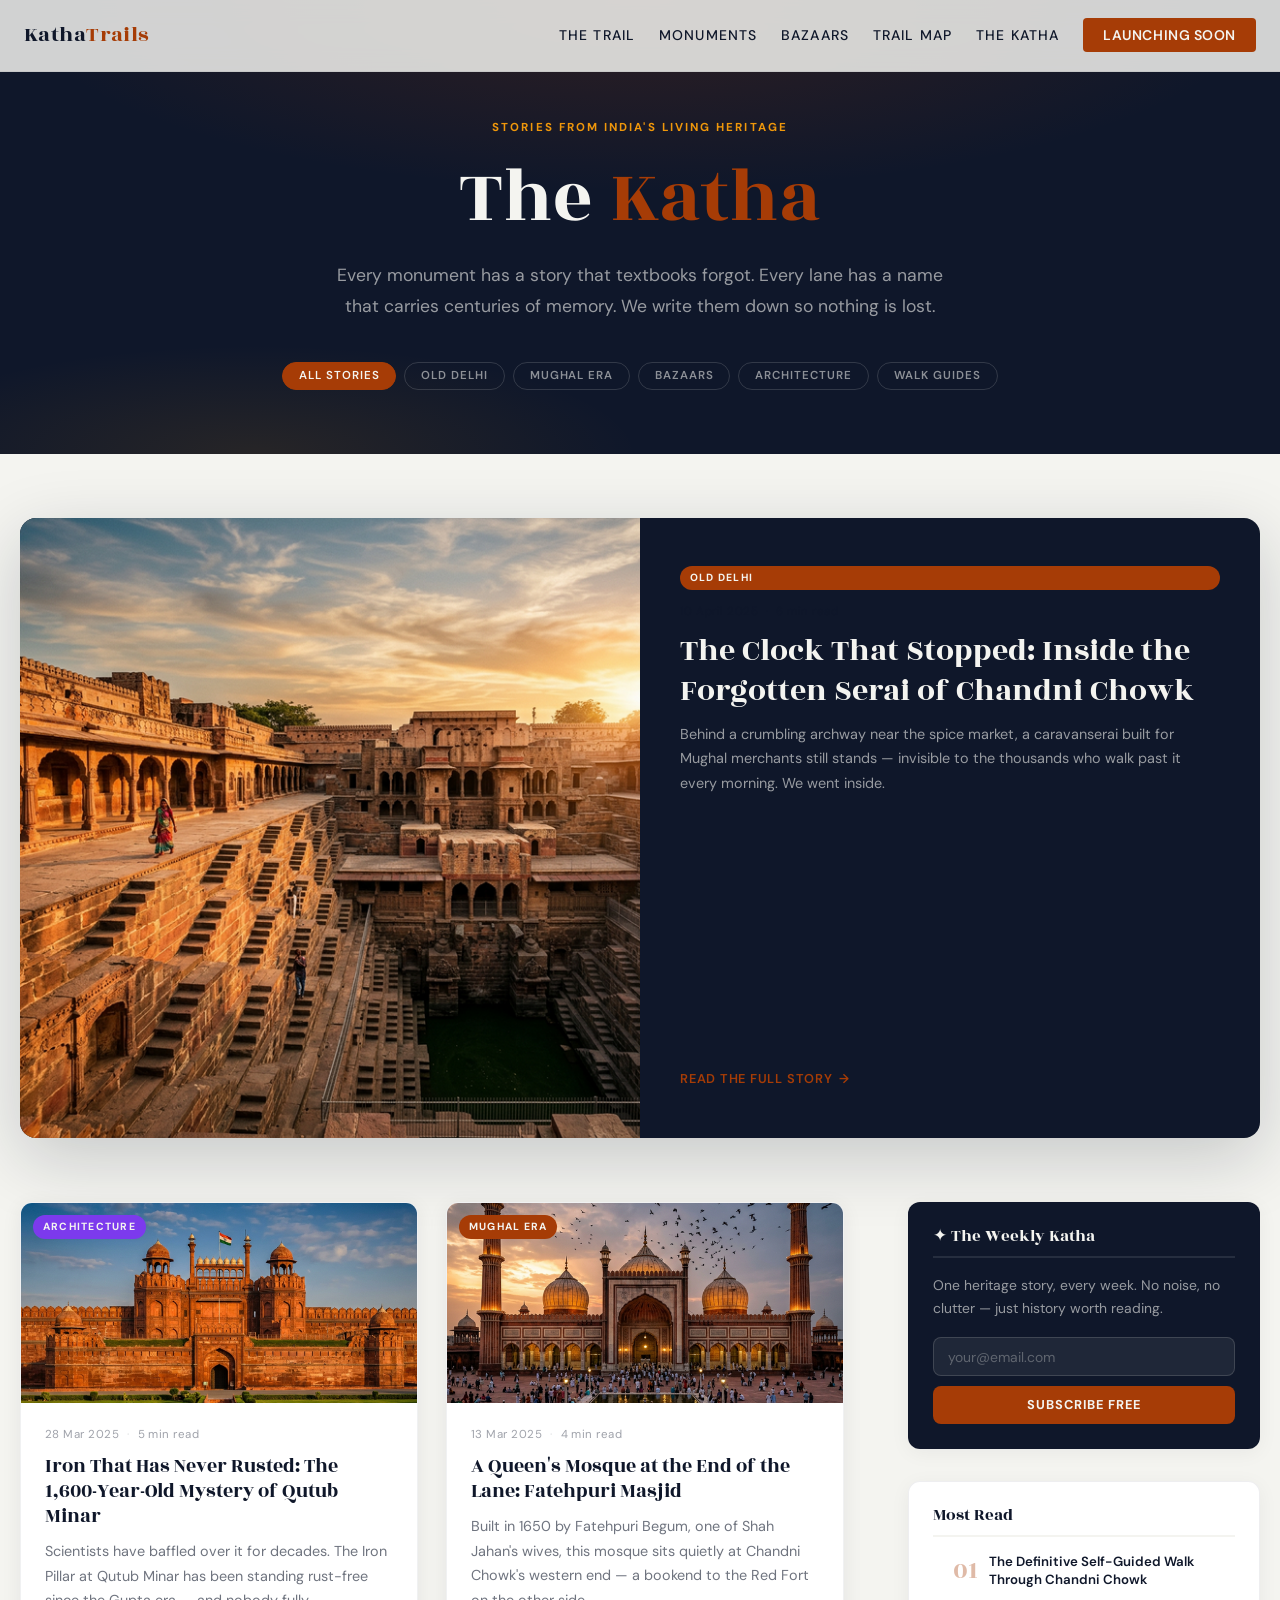
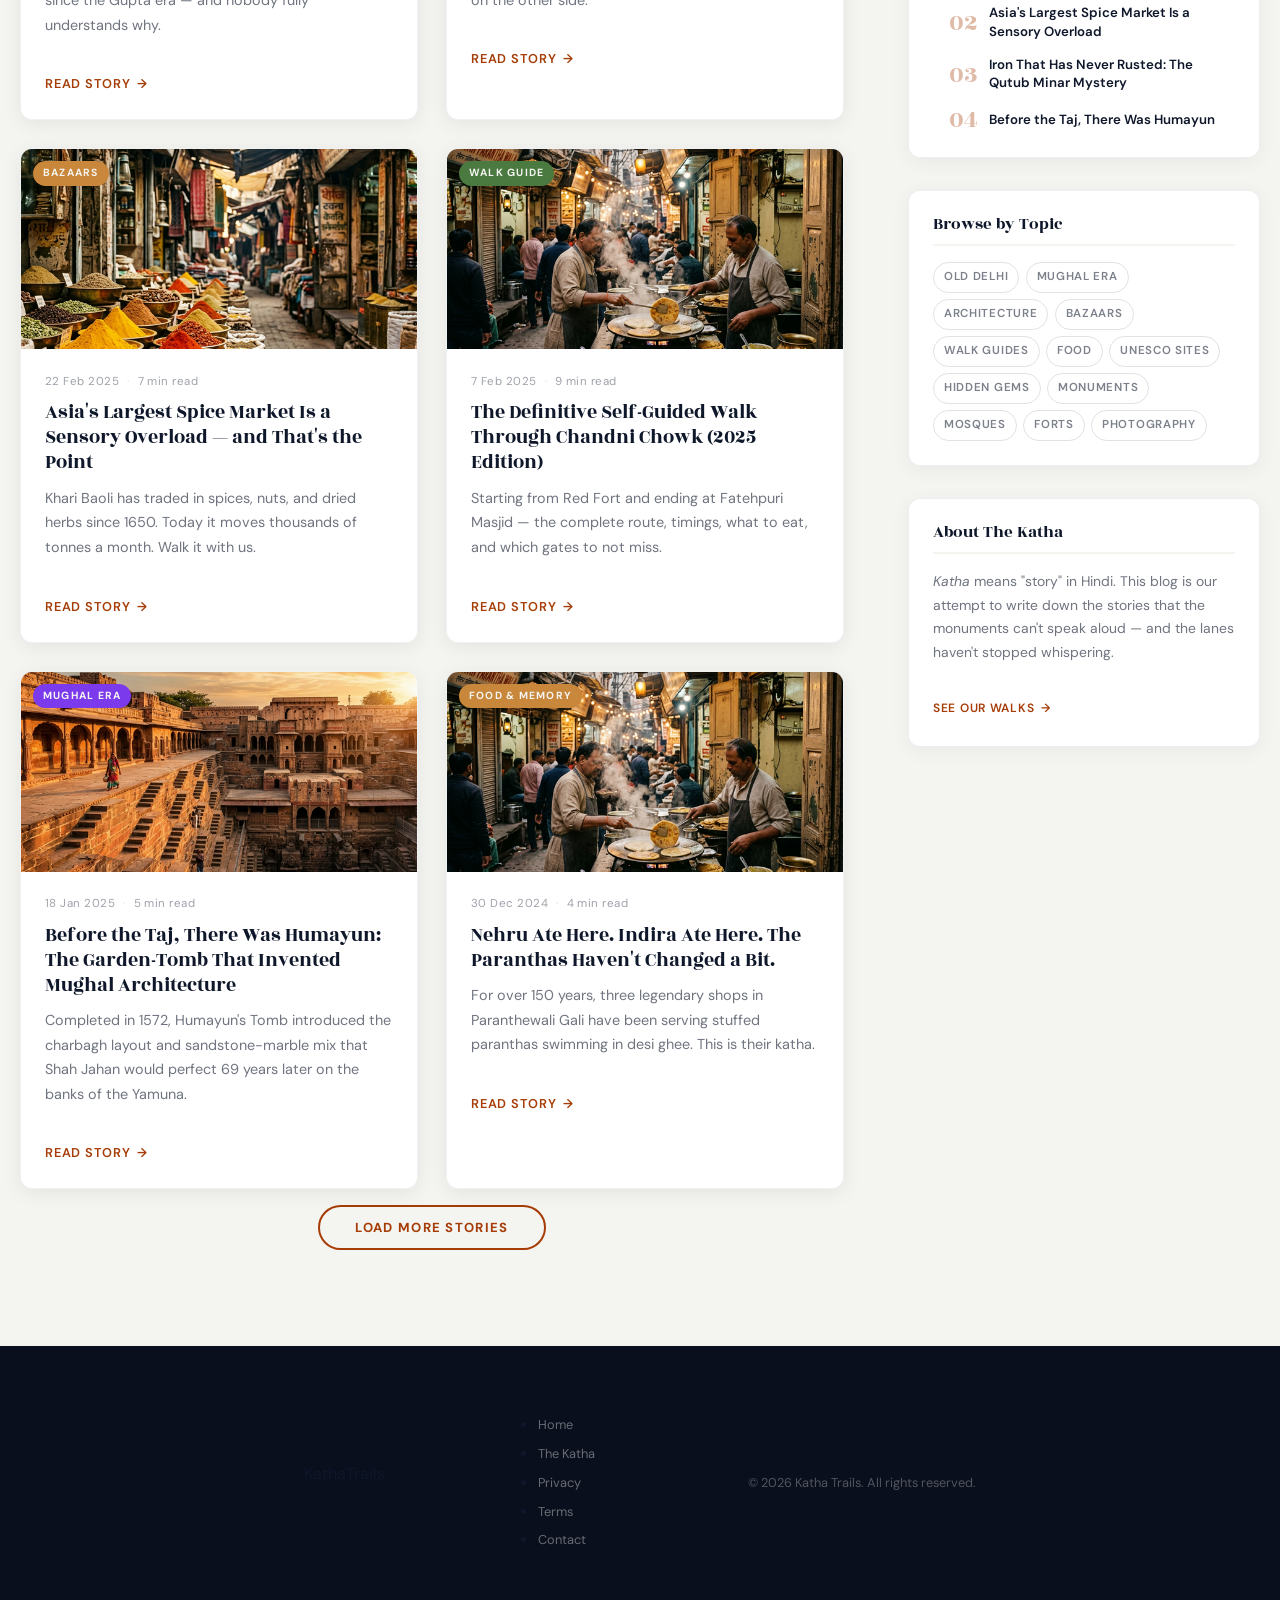
==== kathas.html @ c5d80e78 "Content Update on Monumnets & Bazaars" ====
<!DOCTYPE html>
<html lang="en">

<head>
  <!-- Google Tag Manager -->
  <script>(function (w, d, s, l, i) {
      w[l] = w[l] || []; w[l].push({
        'gtm.start':
          new Date().getTime(), event: 'gtm.js'
      }); var f = d.getElementsByTagName(s)[0],
        j = d.createElement(s), dl = l != 'dataLayer' ? '&l=' + l : ''; j.async = true; j.src =
          'https://www.googletagmanager.com/gtm.js?id=' + i + dl; f.parentNode.insertBefore(j, f);
    })(window, document, 'script', 'dataLayer', 'GTM-NX2XGQKV');</script>
  <!-- End Google Tag Manager -->

  <meta charset="UTF-8">
  <meta name="viewport" content="width=device-width, initial-scale=1.0">

  <!-- Primary SEO -->
  <title>The Katha — Stories from India's Heritage Streets | Katha Trails Blog</title>
  <meta name="description" content="Explore the living stories behind India's monuments, bazaars, and forgotten lanes. The Katha is Katha Trails' blog — a narrative archive of history, culture, and hidden urban memory.">
  <link rel="canonical" href="https://www.kathatrails.com/kathas.html">

  <!-- Open Graph / Social -->
  <meta property="og:type" content="website">
  <meta property="og:url" content="https://www.kathatrails.com/kathas.html">
  <meta property="og:title" content="The Katha — Stories from India's Heritage Streets | Katha Trails Blog">
  <meta property="og:description" content="Explore the living stories behind India's monuments, bazaars, and forgotten lanes. The Katha is Katha Trails' blog — a narrative archive of history, culture, and hidden urban memory.">
  <meta property="og:image" content="https://www.kathatrails.com/images/katha-hero.png">
  <meta property="og:site_name" content="Katha Trails">

  <!-- Twitter Card -->
  <meta name="twitter:card" content="summary_large_image">
  <meta name="twitter:title" content="The Katha — Stories from India's Heritage Streets">
  <meta name="twitter:description" content="A narrative archive of India's living heritage — monuments, bazaars, and the untold stories in between.">
  <meta name="twitter:image" content="https://www.kathatrails.com/images/katha-hero.png">

  <!-- Structured Data: Blog / ItemList -->
  <script type="application/ld+json">
  {
    "@context": "https://schema.org",
    "@type": "Blog",
    "name": "The Katha — Katha Trails Blog",
    "url": "https://www.kathatrails.com/kathas.html",
    "description": "Stories from India's heritage streets. A narrative archive of monuments, bazaars, and living urban memory.",
    "publisher": {
      "@type": "Organization",
      "name": "Katha Trails",
      "url": "https://www.kathatrails.com",
      "logo": {
        "@type": "ImageObject",
        "url": "https://www.kathatrails.com/images/katha-hero.png"
      }
    },
    "blogPost": [
      {
        "@type": "BlogPosting",
        "headline": "The Clock That Stopped: Inside Chandni Chowk's Sirhind Serai",
        "datePublished": "2025-04-10",
        "author": { "@type": "Organization", "name": "Katha Trails" },
        "description": "Behind a crumbling archway near the spice market lives a caravanserai that once hosted Mughal merchants and Punjabi pilgrims."
      },
      {
        "@type": "BlogPosting",
        "headline": "Iron That Has Never Rusted: The 1,600-Year-Old Mystery of Qutub Minar",
        "datePublished": "2025-03-28",
        "author": { "@type": "Organization", "name": "Katha Trails" },
        "description": "Scientists have studied it for decades. The Iron Pillar at Qutub Minar has been standing rust-free since the Gupta era."
      },
      {
        "@type": "BlogPosting",
        "headline": "A Queen's Mosque at the End of the Lane: Fatehpuri Masjid",
        "datePublished": "2025-03-13",
        "author": { "@type": "Organization", "name": "Katha Trails" },
        "description": "Built by Fatehpuri Begum in 1650, this mosque at the western terminus of Chandni Chowk carries four centuries of quiet devotion."
      }
    ]
  }
  </script>

  <!-- Breadcrumb Structured Data -->
  <script type="application/ld+json">
  {
    "@context": "https://schema.org",
    "@type": "BreadcrumbList",
    "itemListElement": [
      { "@type": "ListItem", "position": 1, "name": "Home", "item": "https://www.kathatrails.com/" },
      { "@type": "ListItem", "position": 2, "name": "The Katha", "item": "https://www.kathatrails.com/kathas.html" }
    ]
  }
  </script>

  <link rel="stylesheet" href="styles.css">
  <style>
    /* ============================================
       THE KATHA — Blog Page Styles
       ============================================ */

    /* ── Page Hero ── */
    .blog-hero {
      background: var(--night-sky);
      padding: 7rem var(--gutter) 4rem;
      text-align: center;
      position: relative;
      overflow: hidden;
    }

    .blog-hero::before {
      content: '';
      position: absolute;
      inset: 0;
      background:
        radial-gradient(ellipse 70% 60% at 50% 0%, rgba(166, 60, 6, 0.22) 0%, transparent 70%),
        radial-gradient(ellipse 50% 40% at 20% 100%, rgba(245, 158, 11, 0.10) 0%, transparent 60%);
      pointer-events: none;
    }

    .blog-hero-eyebrow {
      display: inline-block;
      font-size: 0.72rem;
      font-weight: 700;
      letter-spacing: 0.18em;
      text-transform: uppercase;
      color: var(--highlight);
      margin-bottom: 1.1rem;
    }

    .blog-hero h1 {
      font-family: var(--font-heading);
      font-size: clamp(2.8rem, 6vw, 5rem);
      color: var(--moonlight);
      line-height: 1.1;
      margin-bottom: 1.2rem;
      position: relative;
    }

    .blog-hero h1 span {
      color: var(--sandstone);
    }

    .blog-hero-desc {
      max-width: 38rem;
      margin: 0 auto 2.5rem;
      font-size: 1.1rem;
      color: rgba(244, 244, 240, 0.6);
      line-height: 1.75;
      position: relative;
    }

    /* ── Tag Filter Bar ── */
    .blog-filters {
      display: flex;
      gap: 0.5rem;
      flex-wrap: wrap;
      justify-content: center;
      position: relative;
      margin-top: 0.5rem;
    }

    .blog-tag {
      padding: 0.35rem 1rem;
      border-radius: 50px;
      border: 1px solid rgba(244, 244, 240, 0.15);
      background: transparent;
      color: rgba(244, 244, 240, 0.55);
      font-family: var(--font-body);
      font-size: 0.72rem;
      font-weight: 600;
      letter-spacing: 0.08em;
      text-transform: uppercase;
      cursor: pointer;
      transition: all 0.25s var(--ease-smooth);
    }

    .blog-tag:hover,
    .blog-tag.active {
      background: var(--sandstone);
      border-color: var(--sandstone);
      color: var(--moonlight);
    }

    /* ── Layout ── */
    .blog-layout {
      max-width: 80rem;
      margin: 0 auto;
      padding: 4rem var(--gutter) 6rem;
      display: grid;
      grid-template-columns: 1fr 22rem;
      gap: 4rem;
      align-items: start;
    }

    /* ── Featured Article (large first card) ── */
    .article-featured {
      grid-column: 1 / -1;
      display: grid;
      grid-template-columns: 1fr 1fr;
      gap: 0;
      background: var(--night-sky);
      border-radius: 16px;
      overflow: hidden;
      box-shadow: 0 20px 70px rgba(15, 23, 42, 0.2);
      transition: transform 0.35s var(--ease-smooth), box-shadow 0.35s var(--ease-smooth);
      text-decoration: none;
    }

    .article-featured:hover {
      transform: translateY(-4px);
      box-shadow: 0 28px 80px rgba(15, 23, 42, 0.3);
    }

    .article-featured .card-image {
      min-height: 380px;
      position: relative;
      overflow: hidden;
    }

    .article-featured .card-image img {
      width: 100%;
      height: 100%;
      object-fit: cover;
      transition: transform 0.55s var(--ease-smooth);
    }

    .article-featured:hover .card-image img {
      transform: scale(1.04);
    }

    .article-featured .card-body {
      padding: 3rem 2.5rem;
      display: flex;
      flex-direction: column;
      justify-content: center;
    }

    /* ── Article Grid ── */
    .article-grid {
      display: grid;
      grid-template-columns: repeat(auto-fill, minmax(17rem, 1fr));
      gap: 1.75rem;
    }

    /* ── Article Card ── */
    .article-card {
      background: #fff;
      border-radius: 12px;
      overflow: hidden;
      box-shadow: 0 4px 20px rgba(15, 23, 42, 0.07);
      transition: transform 0.3s var(--ease-smooth), box-shadow 0.3s var(--ease-smooth);
      display: flex;
      flex-direction: column;
      text-decoration: none;
      color: inherit;
      border: 1px solid rgba(15, 23, 42, 0.06);
    }

    .article-card:hover {
      transform: translateY(-4px);
      box-shadow: 0 16px 48px rgba(15, 23, 42, 0.14);
    }

    .article-card-image {
      height: 200px;
      overflow: hidden;
      position: relative;
      background: var(--night-sky);
    }

    .article-card-image img {
      width: 100%;
      height: 100%;
      object-fit: cover;
      transition: transform 0.5s var(--ease-smooth);
    }

    .article-card:hover .article-card-image img {
      transform: scale(1.06);
    }

    .article-card-image .card-category-badge {
      position: absolute;
      top: 0.75rem;
      left: 0.75rem;
    }

    .article-card-body {
      padding: 1.4rem 1.5rem 1.5rem;
      flex: 1;
      display: flex;
      flex-direction: column;
    }

    /* ── Shared Card Typography ── */
    .card-category-badge {
      display: inline-block;
      font-size: 0.65rem;
      font-weight: 700;
      letter-spacing: 0.12em;
      text-transform: uppercase;
      padding: 3px 10px;
      border-radius: 50px;
      background: var(--sandstone);
      color: var(--moonlight);
      margin-bottom: 0.75rem;
    }

    .card-category-badge.tag-mumbai  { background: #0e7490; }
    .card-category-badge.tag-walk    { background: #4a7a40; }
    .card-category-badge.tag-history { background: #7c3aed; }
    .card-category-badge.tag-food    { background: #c8873a; }
    .card-category-badge.tag-guide   { background: #2d8a60; }

    .card-meta {
      font-size: 0.72rem;
      color: rgba(15, 23, 42, 0.4);
      letter-spacing: 0.04em;
      margin-bottom: 0.5rem;
      display: flex;
      align-items: center;
      gap: 0.5rem;
    }

    .card-meta-sep { opacity: 0.4; }

    .card-title {
      font-family: var(--font-heading);
      font-size: 1.25rem;
      line-height: 1.25;
      color: var(--night-sky);
      margin-bottom: 0.65rem;
      transition: color 0.2s;
    }

    .article-featured .card-title {
      font-size: clamp(1.5rem, 2.5vw, 2rem);
      color: var(--moonlight);
    }

    .article-card:hover .card-title,
    .article-featured:hover .card-title {
      color: var(--sandstone);
    }

    .card-excerpt {
      font-size: 0.9rem;
      color: rgba(15, 23, 42, 0.6);
      line-height: 1.7;
      flex: 1;
    }

    .article-featured .card-excerpt {
      color: rgba(244, 244, 240, 0.6);
    }

    .card-read-link {
      display: inline-flex;
      align-items: center;
      gap: 0.4rem;
      margin-top: 1.2rem;
      font-size: 0.8rem;
      font-weight: 600;
      letter-spacing: 0.06em;
      text-transform: uppercase;
      color: var(--sandstone);
      transition: gap 0.2s;
    }

    .card-read-link::after {
      content: '→';
      transition: transform 0.25s;
    }

    .article-card:hover .card-read-link::after,
    .article-featured:hover .card-read-link::after {
      transform: translateX(4px);
    }

    /* ── Sidebar ── */
    .blog-sidebar {
      position: sticky;
      top: 5rem;
      display: flex;
      flex-direction: column;
      gap: 2rem;
    }

    .sidebar-widget {
      background: #fff;
      border-radius: 12px;
      padding: 1.5rem;
      border: 1px solid rgba(15, 23, 42, 0.07);
      box-shadow: 0 4px 20px rgba(15, 23, 42, 0.05);
    }

    .sidebar-widget h3 {
      font-family: var(--font-heading);
      font-size: 1.05rem;
      color: var(--night-sky);
      margin-bottom: 1rem;
      padding-bottom: 0.6rem;
      border-bottom: 2px solid var(--moonlight);
    }

    /* Newsletter widget */
    .newsletter-widget {
      background: var(--night-sky);
      color: var(--moonlight);
    }

    .newsletter-widget h3 {
      color: var(--moonlight);
      border-color: rgba(244, 244, 240, 0.1);
    }

    .newsletter-widget p {
      font-size: 0.87rem;
      color: rgba(244, 244, 240, 0.6);
      margin-bottom: 1.1rem;
      line-height: 1.65;
    }

    .newsletter-form {
      display: flex;
      flex-direction: column;
      gap: 0.6rem;
    }

    .newsletter-form input {
      width: 100%;
      padding: 0.6rem 0.9rem;
      border-radius: 8px;
      border: 1px solid rgba(244, 244, 240, 0.15);
      background: rgba(244, 244, 240, 0.07);
      color: var(--moonlight);
      font-family: var(--font-body);
      font-size: 0.87rem;
      outline: none;
      transition: border-color 0.2s;
    }

    .newsletter-form input::placeholder {
      color: rgba(244, 244, 240, 0.3);
    }

    .newsletter-form input:focus {
      border-color: var(--sandstone);
    }

    .newsletter-form button {
      width: 100%;
      padding: 0.65rem 1rem;
      border-radius: 8px;
      border: none;
      background: var(--sandstone);
      color: var(--moonlight);
      font-family: var(--font-body);
      font-size: 0.8rem;
      font-weight: 700;
      letter-spacing: 0.07em;
      text-transform: uppercase;
      cursor: pointer;
      transition: background 0.2s;
    }

    .newsletter-form button:hover {
      background: #c04807;
    }

    /* Popular posts widget */
    .popular-list {
      list-style: none;
      display: flex;
      flex-direction: column;
      gap: 0.9rem;
    }

    .popular-list li {
      display: grid;
      grid-template-columns: 2.8rem 1fr;
      gap: 0.7rem;
      align-items: center;
    }

    .popular-num {
      font-family: var(--font-heading);
      font-size: 1.6rem;
      color: var(--sandstone);
      opacity: 0.35;
      line-height: 1;
      text-align: right;
    }

    .popular-title {
      font-size: 0.83rem;
      font-weight: 600;
      color: var(--night-sky);
      line-height: 1.4;
    }

    /* Tags widget */
    .tags-cloud {
      display: flex;
      flex-wrap: wrap;
      gap: 0.4rem;
    }

    .tags-cloud a {
      font-size: 0.72rem;
      font-weight: 600;
      letter-spacing: 0.06em;
      text-transform: uppercase;
      padding: 4px 10px;
      border-radius: 50px;
      border: 1px solid rgba(15, 23, 42, 0.12);
      color: rgba(15, 23, 42, 0.55);
      text-decoration: none;
      transition: all 0.2s;
    }

    .tags-cloud a:hover {
      background: var(--sandstone);
      border-color: var(--sandstone);
      color: var(--moonlight);
    }

    /* ── Load More ── */
    .load-more-wrap {
      grid-column: 1 / -1;
      text-align: center;
      padding-top: 1rem;
    }

    .btn-load-more {
      display: inline-block;
      padding: 0.75rem 2.2rem;
      border-radius: 50px;
      border: 2px solid var(--sandstone);
      color: var(--sandstone);
      font-family: var(--font-body);
      font-size: 0.82rem;
      font-weight: 700;
      letter-spacing: 0.1em;
      text-transform: uppercase;
      cursor: pointer;
      background: transparent;
      transition: all 0.25s var(--ease-smooth);
    }

    .btn-load-more:hover {
      background: var(--sandstone);
      color: var(--moonlight);
    }

    /* ── Decorative divider ── */
    .katha-divider {
      text-align: center;
      color: var(--sandstone);
      opacity: 0.3;
      font-size: 1rem;
      letter-spacing: 0.5em;
      padding: 1rem 0 0;
    }

    /* ── Responsive ── */
    @media (max-width: 900px) {
      .blog-layout {
        grid-template-columns: 1fr;
        gap: 3rem;
      }

      .article-featured {
        grid-template-columns: 1fr;
      }

      .article-featured .card-image {
        min-height: 260px;
      }

      .blog-sidebar {
        position: static;
      }
    }

    @media (max-width: 600px) {
      .blog-layout {
        padding: 2.5rem var(--gutter) 4rem;
      }

      .article-featured .card-body {
        padding: 1.75rem 1.5rem;
      }
    }
  </style>
</head>

<body>
  <!-- Google Tag Manager (noscript) -->
  <noscript><iframe src="https://www.googletagmanager.com/ns.html?id=GTM-NX2XGQKV" height="0" width="0"
      style="display:none;visibility:hidden"></iframe></noscript>
  <!-- End Google Tag Manager (noscript) -->

  <!-- Reading Progress Bar -->
  <div id="reading-progress" role="progressbar" aria-label="Reading progress"></div>

  <!-- ======================== NAVIGATION ======================== -->
  <nav class="site-nav" aria-label="Main navigation">
    <a href="index.html" class="nav-logo">Katha<span>Trails</span></a>

    <button class="nav-toggle" aria-label="Toggle menu" aria-expanded="false">
      <span></span><span></span><span></span>
    </button>

    <ul class="nav-links">
      <li><a href="index.html#the-trail">The Trail</a></li>
      <li><a href="index.html#monuments">Monuments</a></li>
      <li><a href="index.html#bazaars">Bazaars</a></li>
      <li><a href="index.html#trail-map">Trail Map</a></li>
      <li><a href="kathas.html" class="active">The Katha</a></li>
      <li><a href="index.html#trail-info"><span class="nav-cta">Launching Soon</span></a></li>
    </ul>
  </nav>

  <!-- ======================== BLOG HERO ======================== -->
  <header class="blog-hero" id="top">
    <span class="blog-hero-eyebrow">Stories from India's Living Heritage</span>
    <h1>The <span>Katha</span></h1>
    <p class="blog-hero-desc">
      Every monument has a story that textbooks forgot. Every lane has a name that carries centuries of memory.
      We write them down so nothing is lost.
    </p>
    <nav class="blog-filters" aria-label="Filter articles by topic">
      <button class="blog-tag active" data-filter="all">All Stories</button>
      <button class="blog-tag" data-filter="old-delhi">Old Delhi</button>
      <button class="blog-tag" data-filter="mughal">Mughal Era</button>
      <button class="blog-tag" data-filter="bazaars">Bazaars</button>
      <button class="blog-tag" data-filter="architecture">Architecture</button>
      <button class="blog-tag" data-filter="walk-guide">Walk Guides</button>
    </nav>
  </header>

  <!-- ======================== MAIN CONTENT ======================== -->
  <main id="blog-main">
    <div class="blog-layout">

      <!-- ── FEATURED ARTICLE ── -->
      <a href="#" class="article-featured reveal" aria-label="Read: The Clock That Stopped">
        <div class="card-image">
          <img src="images/katha-hero.png"
            alt="A sunlit caravanserai archway in Old Delhi's Chandni Chowk at golden hour"
            width="800" height="500" loading="eager">
        </div>
        <div class="card-body">
          <span class="card-category-badge">Old Delhi</span>
          <p class="card-meta">
            <time datetime="2025-04-10">10 April 2025</time>
            <span class="card-meta-sep">·</span>
            <span>6 min read</span>
          </p>
          <h2 class="card-title">The Clock That Stopped: Inside the Forgotten Serai of Chandni Chowk</h2>
          <p class="card-excerpt">
            Behind a crumbling archway near the spice market, a caravanserai built for Mughal merchants still
            stands — invisible to the thousands who walk past it every morning. We went inside.
          </p>
          <span class="card-read-link">Read the full story</span>
        </div>
      </a>

      <!-- ── ARTICLE GRID ── -->
      <section aria-label="Blog articles">
        <div class="article-grid">

          <!-- Article 2 -->
          <article class="article-card reveal" data-tags="architecture mughal">
            <a href="#" aria-label="Read: The Iron Pillar Mystery">
              <div class="article-card-image">
                <img src="images/red-fort.png"
                  alt="The iron pillar at Qutub Minar complex, standing in a courtyard surrounded by sand-coloured ruins"
                  width="600" height="400" loading="lazy">
                <span class="card-category-badge tag-history">Architecture</span>
              </div>
              <div class="article-card-body">
                <p class="card-meta">
                  <time datetime="2025-03-28">28 Mar 2025</time>
                  <span class="card-meta-sep">·</span>
                  <span>5 min read</span>
                </p>
                <h3 class="card-title">Iron That Has Never Rusted: The 1,600-Year-Old Mystery of Qutub Minar</h3>
                <p class="card-excerpt">
                  Scientists have baffled over it for decades. The Iron Pillar at Qutub Minar has been
                  standing rust-free since the Gupta era — and nobody fully understands why.
                </p>
                <span class="card-read-link">Read story</span>
              </div>
            </a>
          </article>

          <!-- Article 3 -->
          <article class="article-card reveal" data-tags="old-delhi mughal">
            <a href="#" aria-label="Read: Fatehpuri Masjid">
              <div class="article-card-image">
                <img src="images/jama-masjid.png"
                  alt="The pale marble domes of Fatehpuri Masjid glowing at dusk at the western end of Chandni Chowk"
                  width="600" height="400" loading="lazy">
                <span class="card-category-badge">Mughal Era</span>
              </div>
              <div class="article-card-body">
                <p class="card-meta">
                  <time datetime="2025-03-13">13 Mar 2025</time>
                  <span class="card-meta-sep">·</span>
                  <span>4 min read</span>
                </p>
                <h3 class="card-title">A Queen's Mosque at the End of the Lane: Fatehpuri Masjid</h3>
                <p class="card-excerpt">
                  Built in 1650 by Fatehpuri Begum, one of Shah Jahan's wives, this mosque sits quietly at
                  Chandni Chowk's western end — a bookend to the Red Fort on the other side.
                </p>
                <span class="card-read-link">Read story</span>
              </div>
            </a>
          </article>

          <!-- Article 4 -->
          <article class="article-card reveal" data-tags="bazaars old-delhi walk-guide">
            <a href="#" aria-label="Read: Khari Baoli spice market">
              <div class="article-card-image">
                <img src="images/spice-bazaar.png"
                  alt="Jute sacks overflowing with turmeric, dried chillies, and whole spices in Khari Baoli market"
                  width="600" height="400" loading="lazy">
                <span class="card-category-badge tag-food">Bazaars</span>
              </div>
              <div class="article-card-body">
                <p class="card-meta">
                  <time datetime="2025-02-22">22 Feb 2025</time>
                  <span class="card-meta-sep">·</span>
                  <span>7 min read</span>
                </p>
                <h3 class="card-title">Asia's Largest Spice Market Is a Sensory Overload — and That's the Point</h3>
                <p class="card-excerpt">
                  Khari Baoli has traded in spices, nuts, and dried herbs since 1650. Today it moves
                  thousands of tonnes a month. Walk it with us.
                </p>
                <span class="card-read-link">Read story</span>
              </div>
            </a>
          </article>

          <!-- Article 5 -->
          <article class="article-card reveal" data-tags="walk-guide old-delhi">
            <a href="#" aria-label="Read: walk guide for Chandni Chowk">
              <div class="article-card-image">
                <img src="images/paranthewali-gali.png"
                  alt="A golden paranthas cooking on a smoky tawa in Paranthewali Gali, Old Delhi"
                  width="600" height="400" loading="lazy">
                <span class="card-category-badge tag-walk">Walk Guide</span>
              </div>
              <div class="article-card-body">
                <p class="card-meta">
                  <time datetime="2025-02-07">7 Feb 2025</time>
                  <span class="card-meta-sep">·</span>
                  <span>9 min read</span>
                </p>
                <h3 class="card-title">The Definitive Self-Guided Walk Through Chandni Chowk (2025 Edition)</h3>
                <p class="card-excerpt">
                  Starting from Red Fort and ending at Fatehpuri Masjid — the complete route,
                  timings, what to eat, and which gates to not miss.
                </p>
                <span class="card-read-link">Read story</span>
              </div>
            </a>
          </article>

          <!-- Article 6 -->
          <article class="article-card reveal" data-tags="architecture mughal">
            <a href="#" aria-label="Read: Humayun's Tomb as blueprint for Taj Mahal">
              <div class="article-card-image">
                <img src="images/katha-hero.png"
                  alt="The symmetrical garden-tomb of Humayun's Tomb in New Delhi, seen from the central pathway"
                  width="600" height="400" loading="lazy">
                <span class="card-category-badge tag-history">Mughal Era</span>
              </div>
              <div class="article-card-body">
                <p class="card-meta">
                  <time datetime="2025-01-18">18 Jan 2025</time>
                  <span class="card-meta-sep">·</span>
                  <span>5 min read</span>
                </p>
                <h3 class="card-title">Before the Taj, There Was Humayun: The Garden-Tomb That Invented Mughal Architecture</h3>
                <p class="card-excerpt">
                  Completed in 1572, Humayun's Tomb introduced the charbagh layout and sandstone-marble mix
                  that Shah Jahan would perfect 69 years later on the banks of the Yamuna.
                </p>
                <span class="card-read-link">Read story</span>
              </div>
            </a>
          </article>

          <!-- Article 7 -->
          <article class="article-card reveal" data-tags="old-delhi">
            <a href="#" aria-label="Read: Nehru and Indira Gandhi at Paranthewali Gali">
              <div class="article-card-image">
                <img src="images/paranthewali-gali.png"
                  alt="Old Delhi street with a rickshaw passing under colourful fabric awnings"
                  width="600" height="400" loading="lazy">
                <span class="card-category-badge tag-food">Food & Memory</span>
              </div>
              <div class="article-card-body">
                <p class="card-meta">
                  <time datetime="2024-12-30">30 Dec 2024</time>
                  <span class="card-meta-sep">·</span>
                  <span>4 min read</span>
                </p>
                <h3 class="card-title">Nehru Ate Here. Indira Ate Here. The Paranthas Haven't Changed a Bit.</h3>
                <p class="card-excerpt">
                  For over 150 years, three legendary shops in Paranthewali Gali have been serving stuffed
                  paranthas swimming in desi ghee. This is their katha.
                </p>
                <span class="card-read-link">Read story</span>
              </div>
            </a>
          </article>

        </div>

        <!-- Load More -->
        <div class="load-more-wrap">
          <button class="btn-load-more" type="button" id="load-more-btn" aria-label="Load more articles">
            Load More Stories
          </button>
        </div>
      </section>

      <!-- ── SIDEBAR ── -->
      <aside class="blog-sidebar" aria-label="Blog sidebar">

        <!-- Newsletter -->
        <div class="sidebar-widget newsletter-widget">
          <h3>✦ The Weekly Katha</h3>
          <p>One heritage story, every week. No noise, no clutter — just history worth reading.</p>
          <form class="newsletter-form" action="#" method="post" aria-label="Newsletter signup">
            <input type="email" name="email" placeholder="your@email.com" required autocomplete="email">
            <button type="submit">Subscribe Free</button>
          </form>
        </div>

        <!-- Popular Posts -->
        <div class="sidebar-widget">
          <h3>Most Read</h3>
          <ul class="popular-list">
            <li>
              <span class="popular-num">01</span>
              <a class="popular-title" href="#">The Definitive Self-Guided Walk Through Chandni Chowk</a>
            </li>
            <li>
              <span class="popular-num">02</span>
              <a class="popular-title" href="#">Asia's Largest Spice Market Is a Sensory Overload</a>
            </li>
            <li>
              <span class="popular-num">03</span>
              <a class="popular-title" href="#">Iron That Has Never Rusted: The Qutub Minar Mystery</a>
            </li>
            <li>
              <span class="popular-num">04</span>
              <a class="popular-title" href="#">Before the Taj, There Was Humayun</a>
            </li>
          </ul>
        </div>

        <!-- Tags -->
        <div class="sidebar-widget">
          <h3>Browse by Topic</h3>
          <div class="tags-cloud">
            <a href="#">Old Delhi</a>
            <a href="#">Mughal Era</a>
            <a href="#">Architecture</a>
            <a href="#">Bazaars</a>
            <a href="#">Walk Guides</a>
            <a href="#">Food</a>
            <a href="#">UNESCO Sites</a>
            <a href="#">Hidden Gems</a>
            <a href="#">Monuments</a>
            <a href="#">Mosques</a>
            <a href="#">Forts</a>
            <a href="#">Photography</a>
          </div>
        </div>

        <!-- About blog -->
        <div class="sidebar-widget">
          <h3>About The Katha</h3>
          <p style="font-size:0.87rem;color:rgba(15,23,42,0.6);line-height:1.7;margin-bottom:0.9rem;">
            <em>Katha</em> means "story" in Hindi. This blog is our attempt to write down the stories
            that the monuments can't speak aloud — and the lanes haven't stopped whispering.
          </p>
          <a href="index.html" class="card-read-link" style="font-size:0.75rem;">See our walks</a>
        </div>

      </aside>

    </div>
  </main>

  <!-- ======================== FOOTER ======================== -->
  <footer class="site-footer">
    <div class="footer-inner">
      <p class="footer-logo">Katha<span>Trails</span></p>
      <nav class="footer-links" aria-label="Footer navigation">
        <ul>
          <li><a href="index.html">Home</a></li>
          <li><a href="kathas.html">The Katha</a></li>
          <li><a href="privacy.html">Privacy</a></li>
          <li><a href="terms.html">Terms</a></li>
          <li><a href="#">Contact</a></li>
        </ul>
      </nav>
      <span class="footer-copy">&copy; 2026 Katha Trails. All rights reserved.</span>
    </div>
  </footer>

  <script src="script.js"></script>
  <script>
    /* ── Blog tag filter ── */
    const blogTags  = document.querySelectorAll('.blog-tag');
    const articles  = document.querySelectorAll('.article-grid .article-card');

    blogTags.forEach(btn => {
      btn.addEventListener('click', () => {
        blogTags.forEach(b => b.classList.remove('active'));
        btn.classList.add('active');
        const filter = btn.dataset.filter;
        articles.forEach(card => {
          const tags = card.dataset.tags || '';
          if (filter === 'all' || tags.includes(filter)) {
            card.style.display = '';
          } else {
            card.style.display = 'none';
          }
        });
      });
    });

    /* ── Load More (placeholder) ── */
    document.getElementById('load-more-btn')?.addEventListener('click', function () {
      this.textContent = 'More stories coming soon…';
      this.disabled = true;
    });

    /* ── Newsletter form ── */
    document.querySelector('.newsletter-form')?.addEventListener('submit', function (e) {
      e.preventDefault();
      const btn = this.querySelector('button');
      btn.textContent = '✓ You\'re subscribed!';
      btn.style.background = '#2d8a60';
      btn.disabled = true;
    });
  </script>
</body>

</html>
---- styles.css ----
/* ============================================
   KATHA TRAILS — Design System & Styles
   Chandni Chowk Heritage Walk
   ============================================ */

/* --- Google Fonts --- */
@import url('https://fonts.googleapis.com/css2?family=Rozha+One&family=DM+Sans:ital,opsz,wght@0,9..40,300;0,9..40,400;0,9..40,500;0,9..40,600;0,9..40,700;1,9..40,400&display=swap');

/* --- Design Tokens --- */
:root {
  /* Palette */
  --moonlight:    #F4F4F0;
  --night-sky:    #0F172A;
  --sandstone:    #A63C06;
  --marigold:     #F59E0B;

  /* Semantic aliases */
  --bg:           var(--moonlight);
  --text:         var(--night-sky);
  --accent:       var(--sandstone);
  --highlight:    var(--marigold);

  /* Typography */
  --font-heading: 'Rozha One', serif;
  --font-body:    'DM Sans', sans-serif;

  /* Spacing scale */
  --space-xs:  0.5rem;
  --space-sm:  1rem;
  --space-md:  1.5rem;
  --space-lg:  2.5rem;
  --space-xl:  4rem;
  --space-2xl: 6rem;
  --space-3xl: 8rem;

  /* Layout */
  --gali-width: 42rem;
  --gutter:     1.25rem;

  /* Transitions */
  --ease-smooth: cubic-bezier(0.25, 0.46, 0.45, 0.94);

  /* Category Colors */
  --cat-tomb:    #9e3d1e;
  --cat-mosque:  #c8873a;
  --cat-fort:    #1a1208;
  --cat-gate:    #4a7a40;
  --cat-garden:  #2d8a60;
  --cat-pillar:  #4040aa;
  --cat-other:   #7a6a55;
}

/* --- Reset & Base --- */
*,
*::before,
*::after {
  margin: 0;
  padding: 0;
  box-sizing: border-box;
}

html {
  scroll-behavior: smooth;
  font-size: 100%;
}

body {
  font-family: var(--font-body);
  font-weight: 400;
  color: var(--text);
  background-color: var(--bg);
  line-height: 1.8;
  -webkit-font-smoothing: antialiased;
  -moz-osx-font-smoothing: grayscale;
  overflow-x: hidden;
}

img {
  max-width: 100%;
  height: auto;
  display: block;
}

a {
  color: var(--accent);
  text-decoration: none;
  transition: color 0.3s var(--ease-smooth);
}

a:hover {
  color: var(--highlight);
}

/* --- Typography --- */
h1, h2, h3, h4 {
  font-family: var(--font-heading);
  font-weight: 400;
  line-height: 1.15;
  color: var(--text);
}

h1 { font-size: clamp(2.75rem, 6vw, 5.5rem); }
h2 { font-size: clamp(2rem, 4vw, 3.5rem); }
h3 { font-size: clamp(1.5rem, 3vw, 2.25rem); }
h4 { font-size: clamp(1.15rem, 2vw, 1.5rem); }

p {
  max-width: 65ch;
  margin-bottom: var(--space-sm);
}

.text-accent  { color: var(--accent); }
.text-highlight { color: var(--highlight); }
.text-muted   { color: #64748B; }

/* --- Utility --- */
.sr-only {
  position: absolute;
  width: 1px;
  height: 1px;
  padding: 0;
  margin: -1px;
  overflow: hidden;
  clip: rect(0, 0, 0, 0);
  border: 0;
}

/* ============================================
   NAVIGATION
   ============================================ */
.site-nav {
  position: fixed;
  top: 0;
  left: 0;
  right: 0;
  z-index: 100;
  display: flex;
  align-items: center;
  justify-content: space-between;
  padding: var(--space-sm) var(--space-md);
  background: rgba(244, 244, 240, 0.85);
  backdrop-filter: blur(12px);
  -webkit-backdrop-filter: blur(12px);
  border-bottom: 1px solid rgba(15, 23, 42, 0.06);
  transition: background 0.4s var(--ease-smooth),
              box-shadow 0.4s var(--ease-smooth);
}

.site-nav.scrolled {
  background: rgba(244, 244, 240, 0.95);
  box-shadow: 0 4px 30px rgba(15, 23, 42, 0.08);
}

.nav-logo {
  font-family: var(--font-heading);
  font-size: 1.35rem;
  color: var(--text);
  letter-spacing: 0.02em;
}

.nav-logo span {
  color: var(--accent);
}

.nav-links {
  display: flex;
  align-items: center;
  gap: var(--space-md);
  list-style: none;
}

.nav-links a {
  font-size: 0.875rem;
  font-weight: 500;
  color: var(--text);
  text-transform: uppercase;
  letter-spacing: 0.08em;
  position: relative;
}

.nav-links a::after {
  content: '';
  position: absolute;
  bottom: -4px;
  left: 0;
  width: 0;
  height: 2px;
  background: var(--accent);
  transition: width 0.3s var(--ease-smooth);
}

.nav-links a:hover::after {
  width: 100%;
}

.nav-links a.active::after {
  width: 100%;
  background: var(--highlight);
}

.nav-cta {
  padding: 0.5rem 1.25rem;
  background: var(--accent);
  color: var(--moonlight) !important;
  border-radius: 4px;
  font-weight: 600;
  letter-spacing: 0.04em;
  transition: background 0.3s var(--ease-smooth),
              transform 0.2s var(--ease-smooth);
}

.nav-cta:hover {
  background: #8B3205;
  color: var(--moonlight) !important;
  transform: translateY(-1px);
}

.nav-cta::after { display: none !important; }

/* Mobile Nav Toggle */
.nav-toggle {
  display: none;
  flex-direction: column;
  gap: 5px;
  background: none;
  border: none;
  cursor: pointer;
  padding: 4px;
}

.nav-toggle span {
  width: 24px;
  height: 2px;
  background: var(--text);
  border-radius: 2px;
  transition: transform 0.3s, opacity 0.3s;
}

/* ============================================
   HERO SECTION
   ============================================ */
.hero {
  position: relative;
  min-height: 100vh;
  display: flex;
  flex-direction: column;
  align-items: center;
  justify-content: center;
  text-align: center;
  overflow: hidden;
}

.hero-bg {
  position: absolute;
  inset: 0;
  z-index: 0;
}

.hero-bg img {
  width: 100%;
  height: 100%;
  object-fit: cover;
  filter: brightness(0.35) saturate(1.1);
}

.hero-overlay {
  position: absolute;
  inset: 0;
  background: linear-gradient(
    180deg,
    rgba(15, 23, 42, 0.3) 0%,
    rgba(15, 23, 42, 0.6) 60%,
    rgba(15, 23, 42, 0.85) 100%
  );
  z-index: 1;
}

.hero-content {
  position: relative;
  z-index: 2;
  max-width: 52rem;
  padding: var(--space-lg) var(--gutter);
}

.hero-badge {
  display: inline-block;
  padding: 0.4rem 1.2rem;
  background: rgba(245, 158, 11, 0.15);
  border: 1px solid var(--highlight);
  border-radius: 50px;
  font-size: 0.75rem;
  font-weight: 600;
  letter-spacing: 0.15em;
  text-transform: uppercase;
  color: var(--highlight);
  margin-bottom: var(--space-md);
}

.hero h1 {
  color: var(--moonlight);
  margin-bottom: var(--space-sm);
  text-shadow: 0 4px 40px rgba(0,0,0,0.3);
}

.hero h1 em {
  font-style: normal;
  color: var(--highlight);
}

.hero-tagline {
  font-size: clamp(1rem, 2vw, 1.3rem);
  color: rgba(244, 244, 240, 0.8);
  max-width: 38rem;
  margin: 0 auto var(--space-lg);
  line-height: 1.7;
}

.hero-scroll {
  display: inline-flex;
  flex-direction: column;
  align-items: center;
  gap: 0.5rem;
  color: rgba(244, 244, 240, 0.5);
  font-size: 0.75rem;
  letter-spacing: 0.15em;
  text-transform: uppercase;
  animation: pulse-down 2s ease-in-out infinite;
}

.hero-scroll-line {
  width: 1px;
  height: 48px;
  background: linear-gradient(to bottom, var(--highlight), transparent);
}

@keyframes pulse-down {
  0%, 100% { transform: translateY(0); opacity: 0.5; }
  50%      { transform: translateY(8px); opacity: 1; }
}

/* Katha Text Rotator */
.katha-text {
  display: inline-block;
  min-width: 3.5ch; /* Ensure min width so the layout doesn't jank on short words */
  transition: opacity 0.4s var(--ease-smooth), transform 0.4s var(--ease-smooth);
}

.katha-text.fade-out {
  opacity: 0;
  transform: translateY(-10px);
}

.katha-text.fade-in {
  opacity: 0;
  transform: translateY(10px);
}

/* ============================================
   GALI CONTAINER — Narrow Narrative Lane
   ============================================ */
.gali {
  max-width: var(--gali-width);
  margin: 0 auto;
  padding: var(--space-2xl) var(--gutter);
}

.gali--tight {
  max-width: 36rem;
}

/* Section chapter numbering */
.chapter-marker {
  display: flex;
  align-items: center;
  gap: var(--space-sm);
  margin-bottom: var(--space-md);
}

.chapter-number {
  font-family: var(--font-heading);
  font-size: 3.5rem;
  line-height: 1;
  color: var(--accent);
  opacity: 0.25;
}

.chapter-label {
  font-size: 0.7rem;
  font-weight: 600;
  letter-spacing: 0.2em;
  text-transform: uppercase;
  color: var(--accent);
}

.gali h2 {
  margin-bottom: var(--space-md);
}

.gali p {
  color: #334155;
  margin-bottom: var(--space-md);
}

/* Inline image within gali */
.gali-image {
  width: 100%;
  border-radius: 6px;
  overflow: hidden;
  margin: var(--space-lg) 0;
  box-shadow: 0 12px 40px rgba(15, 23, 42, 0.12);
}

.gali-image img {
  width: 100%;
  height: auto;
  filter: grayscale(80%) sepia(60%);
  transition: filter 0.6s var(--ease-smooth),
              transform 0.6s var(--ease-smooth);
}

.gali-image:hover img {
  filter: grayscale(0%) sepia(0%);
  transform: scale(1.02);
}

.gali-image figcaption {
  padding: var(--space-xs) 0;
  font-size: 0.8rem;
  color: #94A3B8;
  font-style: italic;
}

/* Decorative divider */
.gali-divider {
  display: flex;
  align-items: center;
  gap: var(--space-sm);
  margin: var(--space-xl) 0;
}

.gali-divider::before,
.gali-divider::after {
  content: '';
  flex: 1;
  height: 1px;
  background: linear-gradient(90deg, transparent, rgba(166, 60, 6, 0.2), transparent);
}

.gali-divider span {
  color: var(--accent);
  font-size: 1.2rem;
}

/* ============================================
   FULL-BLEED MONUMENT BREAKOUT
   ============================================ */
.monument {
  position: relative;
  width: 100%;
  min-height: 80vh;
  display: flex;
  align-items: flex-end;
  overflow: hidden;
}

.monument-bg {
  position: absolute;
  inset: 0;
}

.monument-bg img {
  width: 100%;
  height: 100%;
  object-fit: cover;
  filter: grayscale(60%) sepia(30%);
  transition: filter 0.8s var(--ease-smooth);
}

.monument:hover .monument-bg img {
  filter: grayscale(0%) sepia(0%);
}

.monument-overlay {
  position: absolute;
  inset: 0;
  background: linear-gradient(
    0deg,
    rgba(15, 23, 42, 0.92) 0%,
    rgba(15, 23, 42, 0.5) 40%,
    rgba(15, 23, 42, 0.1) 100%
  );
}

.monument-content {
  position: relative;
  z-index: 2;
  max-width: 52rem;
  padding: var(--space-3xl) var(--space-lg);
}

.monument-label {
  display: inline-block;
  font-size: 0.7rem;
  font-weight: 600;
  letter-spacing: 0.2em;
  text-transform: uppercase;
  color: var(--highlight);
  margin-bottom: var(--space-sm);
  padding-bottom: var(--space-xs);
  border-bottom: 2px solid var(--highlight);
}

.monument h2 {
  color: var(--moonlight);
  margin-bottom: var(--space-md);
}

.monument p {
  color: rgba(244, 244, 240, 0.75);
  font-size: 1.05rem;
  max-width: 48ch;
}

/* ============================================
   TRAIL INFO / CTA SECTION
   ============================================ */
.trail-info {
  background: var(--night-sky);
  padding: var(--space-3xl) var(--gutter);
  text-align: center;
}

.trail-info-inner {
  max-width: var(--gali-width);
  margin: 0 auto;
}

.trail-info h2 {
  color: var(--moonlight);
  margin-bottom: var(--space-xs);
}

.trail-info-subtitle {
  color: rgba(244, 244, 240, 0.5);
  font-size: 0.9rem;
  margin-bottom: var(--space-xl);
}

.trail-stats {
  display: grid;
  grid-template-columns: repeat(4, 1fr);
  gap: var(--space-md);
  margin-bottom: var(--space-xl);
}

.trail-stat {
  padding: var(--space-md);
  background: rgba(244, 244, 240, 0.04);
  border: 1px solid rgba(244, 244, 240, 0.08);
  border-radius: 8px;
  transition: border-color 0.3s var(--ease-smooth),
              background 0.3s var(--ease-smooth);
}

.trail-stat:hover {
  border-color: rgba(166, 60, 6, 0.3);
  background: rgba(244, 244, 240, 0.06);
}

.trail-stat-value {
  display: block;
  font-family: var(--font-heading);
  font-size: 1.75rem;
  color: var(--highlight);
  margin-bottom: 0.25rem;
}

.trail-stat-label {
  font-size: 0.75rem;
  color: rgba(244, 244, 240, 0.45);
  text-transform: uppercase;
  letter-spacing: 0.1em;
}

.cta-button {
  display: inline-flex;
  align-items: center;
  gap: 0.75rem;
  padding: 1rem 2.5rem;
  background: var(--accent);
  color: var(--moonlight);
  font-family: var(--font-body);
  font-size: 1rem;
  font-weight: 600;
  letter-spacing: 0.06em;
  border: none;
  border-radius: 6px;
  cursor: pointer;
  transition: background 0.3s var(--ease-smooth),
              transform 0.2s var(--ease-smooth),
              box-shadow 0.3s var(--ease-smooth);
}

.cta-button:hover {
  background: #8B3205;
  transform: translateY(-2px);
  box-shadow: 0 8px 30px rgba(166, 60, 6, 0.35);
  color: var(--moonlight);
}

.cta-button svg {
  transition: transform 0.3s var(--ease-smooth);
}

.cta-button:hover svg {
  transform: translateX(4px);
}

/* ============================================
   FOOTER
   ============================================ */
.site-footer {
  background: #0A0F1E;
  padding: var(--space-xl) var(--gutter);
}

.footer-inner {
  max-width: var(--gali-width);
  margin: 0 auto;
  display: flex;
  align-items: center;
  justify-content: space-between;
  flex-wrap: wrap;
  gap: var(--space-sm);
}

.footer-brand {
  font-family: var(--font-heading);
  font-size: 1.1rem;
  color: rgba(244, 244, 240, 0.6);
}

.footer-brand span {
  color: var(--accent);
}

.footer-copy {
  font-size: 0.8rem;
  color: rgba(244, 244, 240, 0.3);
}

.footer-links {
  display: flex;
  gap: var(--space-md);
  list-style: none;
}

.footer-links a {
  font-size: 0.8rem;
  color: rgba(244, 244, 240, 0.4);
}

.footer-links a:hover {
  color: var(--highlight);
}

/* ============================================
   TOP MONUMENTS CARDS SECTION
   ============================================ */
.top-monuments-section {
  background: var(--bg);
  padding-bottom: var(--space-3xl);
}

.top-monuments-header {
  padding-bottom: var(--space-md);
}

.monument-cards-grid {
  max-width: 80rem;
  margin: 0 auto;
  padding: 0 var(--gutter);
  display: grid;
  grid-template-columns: repeat(2, 1fr);
  gap: var(--space-lg);
}

/* 5th card spans full width so it sits centred */
.monument-card:last-child {
  grid-column: 1 / -1;
  max-width: 48rem;
  margin: 0 auto;
  width: 100%;
}

.monument-card {
  background: #fff;
  border-radius: 14px;
  overflow: hidden;
  box-shadow: 0 8px 32px rgba(15, 23, 42, 0.07);
  transition: transform 0.35s var(--ease-smooth),
              box-shadow 0.35s var(--ease-smooth);
  display: flex;
  flex-direction: column;
}

.monument-card:hover {
  transform: translateY(-6px);
  box-shadow: 0 20px 60px rgba(15, 23, 42, 0.14);
}

/* Image area */
.monument-card-img {
  position: relative;
  aspect-ratio: 16 / 9;
  overflow: hidden;
}

.monument-card-img img {
  width: 100%;
  height: 100%;
  object-fit: cover;
  transition: transform 0.6s var(--ease-smooth), filter 0.6s var(--ease-smooth);
  filter: brightness(0.78) saturate(1.1);
}

.monument-card:hover .monument-card-img img {
  transform: scale(1.05);
  filter: brightness(0.9) saturate(1.2);
}

/* Large number badge — top-left */
.monument-card-num {
  position: absolute;
  top: 1rem;
  left: 1rem;
  font-family: var(--font-heading);
  font-size: 3rem;
  line-height: 1;
  color: rgba(244, 244, 240, 0.25);
  letter-spacing: -0.02em;
  pointer-events: none;
  user-select: none;
}

/* Tag badge — bottom-right of image */
.monument-card-tag {
  position: absolute;
  bottom: 0.75rem;
  right: 0.75rem;
  background: rgba(212, 160, 23, 0.92);
  color: #0F172A;
  font-size: 0.6rem;
  font-weight: 700;
  letter-spacing: 0.12em;
  text-transform: uppercase;
  padding: 0.25rem 0.7rem;
  border-radius: 50px;
  backdrop-filter: blur(4px);
}

/* Card body */
.monument-card-body {
  padding: var(--space-md) var(--space-md) var(--space-sm);
  flex: 1;
  display: flex;
  flex-direction: column;
}

.monument-card-body h3 {
  font-size: clamp(1.15rem, 2vw, 1.45rem);
  margin-bottom: var(--space-sm);
  color: var(--text);
}

.monument-card-katha {
  font-size: 0.92rem;
  line-height: 1.75;
  color: #475569;
  flex: 1;
  margin-bottom: var(--space-sm);
}

.monument-card-meta {
  display: flex;
  justify-content: space-between;
  gap: var(--space-sm);
  font-size: 0.72rem;
  font-weight: 600;
  letter-spacing: 0.07em;
  text-transform: uppercase;
  color: var(--accent);
  padding-top: var(--space-sm);
  border-top: 1px solid rgba(166, 60, 6, 0.12);
  margin-top: auto;
}

/* Responsive */
@media (max-width: 720px) {
  .monument-cards-grid {
    grid-template-columns: 1fr;
  }
  .monument-card:last-child {
    grid-column: 1;
    max-width: 100%;
  }
}

/* ============================================
   READING PROGRESS BAR
   ============================================ */
#reading-progress {
  position: fixed;
  top: 0;
  left: 0;
  width: 0%;
  height: 3px;
  background: linear-gradient(90deg, var(--marigold), var(--sandstone));
  z-index: 200;
  transition: width 0.1s linear;
  transform-origin: left;
}

/* ============================================
   TRAIL MAP
   ============================================ */
.trail-map-section {
  background: var(--night-sky);
  padding-bottom: var(--space-xl);
}

.trail-map-section .gali {
  padding-bottom: var(--space-md);
}

.trail-map-section .chapter-number,
.trail-map-section .chapter-label {
  color: var(--highlight);
}

.trail-map-section h2 {
  color: var(--moonlight);
}

.trail-map-section p {
  color: rgba(244, 244, 240, 0.65);
}

/* Map meta row: site counter + filter bar */
.map-meta {
  max-width: 72rem;
  margin: 0 auto var(--space-md);
  padding: 0 var(--gutter);
  display: flex;
  align-items: flex-start;
  justify-content: space-between;
  flex-wrap: wrap;
  gap: var(--space-sm);
}

.map-site-count {
  font-size: 0.8rem;
  font-weight: 600;
  letter-spacing: 0.1em;
  text-transform: uppercase;
  color: rgba(244, 244, 240, 0.45);
  padding-top: 0.3rem;
}

.map-site-count span {
  color: var(--highlight);
  font-family: var(--font-heading);
  font-size: 1.1rem;
}

/* Filter pill bar */
.map-filters {
  display: flex;
  flex-wrap: wrap;
  gap: 0.5rem;
  justify-content: flex-end;
}

.filter-pill {
  padding: 0.35rem 0.9rem;
  border-radius: 50px;
  border: 1px solid rgba(244, 244, 240, 0.15);
  background: rgba(244, 244, 240, 0.05);
  color: rgba(244, 244, 240, 0.6);
  font-family: var(--font-body);
  font-size: 0.72rem;
  font-weight: 600;
  letter-spacing: 0.08em;
  text-transform: uppercase;
  cursor: pointer;
  transition: all 0.25s var(--ease-smooth);
  display: flex;
  align-items: center;
  gap: 0.4rem;
}

.filter-pill:hover {
  border-color: rgba(244, 244, 240, 0.4);
  color: var(--moonlight);
  background: rgba(244, 244, 240, 0.1);
}

.filter-pill.active {
  color: var(--night-sky);
  border-color: transparent;
}

.filter-pill-dot {
  width: 8px;
  height: 8px;
  border-radius: 50%;
  flex-shrink: 0;
}

/* Category-specific pill active states */
.filter-pill[data-cat="all"].active    { background: var(--moonlight); color: var(--night-sky); }
.filter-pill[data-cat="tomb"].active   { background: var(--cat-tomb); color: var(--moonlight); }
.filter-pill[data-cat="mosque"].active { background: var(--cat-mosque); color: var(--night-sky); }
.filter-pill[data-cat="fort"].active   { background: var(--cat-fort); color: var(--moonlight); }
.filter-pill[data-cat="gate"].active   { background: var(--cat-gate); color: var(--moonlight); }
.filter-pill[data-cat="garden"].active { background: var(--cat-garden); color: var(--moonlight); }
.filter-pill[data-cat="pillar"].active { background: var(--cat-pillar); color: var(--moonlight); }
.filter-pill[data-cat="other"].active  { background: var(--cat-other); color: var(--moonlight); }

.trail-map-container {
  max-width: 72rem;
  margin: 0 auto;
  padding: 0 var(--gutter);
}

#trail-map-canvas {
  width: 100%;
  height: 480px;
  border-radius: 12px;
  border: 1px solid rgba(244, 244, 240, 0.08);
  overflow: hidden;
  box-shadow: 0 16px 60px rgba(0, 0, 0, 0.4);
}

/* --- Leaflet Popup Override --- */
.leaflet-popup-content-wrapper {
  background: var(--night-sky) !important;
  color: var(--moonlight) !important;
  border-radius: 8px !important;
  box-shadow: 0 8px 32px rgba(0, 0, 0, 0.4) !important;
  border: 1px solid rgba(244, 244, 240, 0.1) !important;
}

.leaflet-popup-content {
  margin: 14px 18px !important;
  font-family: var(--font-body) !important;
  font-size: 0.9rem !important;
  line-height: 1.6 !important;
}

.leaflet-popup-content strong {
  font-family: var(--font-heading) !important;
  font-size: 1.1rem !important;
  color: var(--highlight) !important;
  display: block;
  margin-bottom: 4px;
}

.leaflet-popup-tip {
  background: var(--night-sky) !important;
}

.leaflet-popup-close-button {
  color: rgba(244, 244, 240, 0.5) !important;
}

.leaflet-popup-close-button:hover {
  color: var(--highlight) !important;
}

/* Custom marker pulse */
.waypoint-marker {
  width: 16px;
  height: 16px;
  background: var(--highlight);
  border: 3px solid var(--moonlight);
  border-radius: 50%;
  box-shadow: 0 0 0 4px rgba(245, 158, 11, 0.3),
              0 2px 8px rgba(0, 0, 0, 0.3);
}

/* ============================================
   SITE DETAIL SIDEBAR
   ============================================ */
#site-sidebar {
  position: fixed;
  top: 0;
  right: 0;
  width: 360px;
  max-width: 92vw;
  height: 100%;
  background: var(--night-sky);
  border-left: 1px solid rgba(244, 244, 240, 0.08);
  z-index: 500;
  transform: translateX(100%);
  transition: transform 0.45s var(--ease-smooth);
  overflow-y: auto;
  display: flex;
  flex-direction: column;
}

#site-sidebar.open {
  transform: translateX(0);
  box-shadow: -16px 0 60px rgba(0, 0, 0, 0.5);
}

.sidebar-header {
  padding: var(--space-md);
  display: flex;
  align-items: flex-start;
  justify-content: space-between;
  gap: var(--space-sm);
  border-bottom: 1px solid rgba(244, 244, 240, 0.06);
  position: sticky;
  top: 0;
  background: var(--night-sky);
  z-index: 1;
}

.sidebar-close {
  background: none;
  border: none;
  cursor: pointer;
  color: rgba(244, 244, 240, 0.4);
  font-size: 1.5rem;
  line-height: 1;
  padding: 0.2rem;
  flex-shrink: 0;
  transition: color 0.2s;
  margin-top: 0.25rem;
}

.sidebar-close:hover {
  color: var(--highlight);
}

.sidebar-category-badge {
  display: inline-block;
  padding: 0.2rem 0.75rem;
  border-radius: 50px;
  font-size: 0.65rem;
  font-weight: 700;
  letter-spacing: 0.12em;
  text-transform: uppercase;
  margin-bottom: 0.5rem;
}

.sidebar-name {
  font-family: var(--font-heading);
  font-size: 1.6rem;
  color: var(--moonlight);
  line-height: 1.2;
  flex: 1;
}

.sidebar-body {
  padding: var(--space-md);
  flex: 1;
}

.sidebar-katha {
  color: rgba(244, 244, 240, 0.75);
  font-size: 0.95rem;
  line-height: 1.85;
  max-width: none;
}

.sidebar-coords {
  margin-top: var(--space-md);
  padding-top: var(--space-md);
  border-top: 1px solid rgba(244, 244, 240, 0.06);
  font-size: 0.75rem;
  color: rgba(244, 244, 240, 0.25);
  letter-spacing: 0.05em;
}

/* Sidebar overlay */
#sidebar-overlay {
  position: fixed;
  inset: 0;
  background: rgba(0, 0, 0, 0);
  z-index: 490;
  pointer-events: none;
  transition: background 0.4s var(--ease-smooth);
}

#sidebar-overlay.visible {
  background: rgba(0, 0, 0, 0.45);
  pointer-events: all;
}

@media (max-width: 768px) {
  #trail-map-canvas {
    height: 360px;
    border-radius: 8px;
  }
  .map-filters {
    justify-content: flex-start;
  }
  .map-meta {
    flex-direction: column;
  }
}

/* ============================================
   SCROLL REVEAL ANIMATION
   ============================================ */
.reveal {
  opacity: 0;
  transform: translateY(32px);
  transition: opacity 0.8s var(--ease-smooth),
              transform 0.8s var(--ease-smooth);
}

.reveal.is-visible {
  opacity: 1;
  transform: translateY(0);
}

/* Stagger children */
.reveal-stagger > .reveal:nth-child(1) { transition-delay: 0s; }
.reveal-stagger > .reveal:nth-child(2) { transition-delay: 0.1s; }
.reveal-stagger > .reveal:nth-child(3) { transition-delay: 0.2s; }
.reveal-stagger > .reveal:nth-child(4) { transition-delay: 0.3s; }

/* ============================================
   RESPONSIVE
   ============================================ */
@media (max-width: 768px) {
  .nav-links {
    display: none;
    position: absolute;
    top: 100%;
    left: 0;
    right: 0;
    flex-direction: column;
    background: rgba(244, 244, 240, 0.98);
    backdrop-filter: blur(16px);
    padding: var(--space-md);
    gap: var(--space-sm);
    border-bottom: 1px solid rgba(15, 23, 42, 0.08);
  }

  .nav-links.open {
    display: flex;
  }

  .nav-toggle {
    display: flex;
  }

  .trail-stats {
    grid-template-columns: repeat(2, 1fr);
  }

  .monument {
    min-height: 65vh;
  }

  .monument-content {
    padding: var(--space-xl) var(--gutter);
  }

  .hero-content {
    padding: var(--space-lg) var(--gutter);
  }

  .gali {
    padding: var(--space-xl) var(--gutter);
  }

  .footer-inner {
    flex-direction: column;
    text-align: center;
  }
}

@media (max-width: 480px) {
  .trail-stats {
    grid-template-columns: 1fr 1fr;
    gap: var(--space-xs);
  }

  .trail-stat {
    padding: var(--space-sm);
  }

  .cta-button {
    width: 100%;
    justify-content: center;
  }

  .hero-badge {
    font-size: 0.65rem;
  }
}


/* ============================================
   MODAL (Safdarjung Tomb Info)
   ============================================ */
.modal-overlay {
  position: fixed;
  inset: 0;
  background: rgba(0, 0, 0, 0.7);
  backdrop-filter: blur(4px);
  -webkit-backdrop-filter: blur(4px);
  z-index: 1000;
  display: flex;
  align-items: center;
  justify-content: center;
  opacity: 0;
  visibility: hidden;
  transition: opacity 0.3s cubic-bezier(0.25, 0.46, 0.45, 0.94), visibility 0.3s;
}

.modal-overlay.open {
  opacity: 1;
  visibility: visible;
}

.modal-content {
  background: var(--bg);
  width: 90%;
  max-width: 650px;
  max-height: 90vh;
  border-radius: 12px;
  overflow-y: auto;
  position: relative;
  transform: translateY(20px) scale(0.95);
  transition: transform 0.4s cubic-bezier(0.25, 0.46, 0.45, 0.94);
  box-shadow: 0 24px 60px rgba(0, 0, 0, 0.4);
  text-align: left;
}

.modal-overlay.open .modal-content {
  transform: translateY(0) scale(1);
}

.modal-close {
  position: absolute;
  top: 1rem;
  right: 1.25rem;
  background: none;
  border: none;
  font-size: 2rem;
  line-height: 1;
  color: var(--moonlight);
  opacity: 0.6;
  cursor: pointer;
  transition: opacity 0.2s, color 0.2s;
  z-index: 10;
}

.modal-close:hover {
  opacity: 1;
  color: var(--highlight);
}

.modal-header {
  padding: var(--space-xl) var(--space-lg) var(--space-sm);
  background: var(--night-sky);
  color: var(--moonlight);
  border-top-left-radius: 12px;
  border-top-right-radius: 12px;
}

.modal-badge {
  display: inline-block;
  padding: 0.3rem 0.8rem;
  border-radius: 50px;
  background: rgba(245, 158, 11, 0.15);
  color: var(--highlight);
  font-size: 0.7rem;
  letter-spacing: 0.1em;
  text-transform: uppercase;
  font-weight: 700;
  margin-bottom: var(--space-sm);
}

.modal-header h2 {
  color: var(--moonlight);
  margin: 0;
  font-size: 2.2rem;
}

.modal-body {
  padding: var(--space-md) var(--space-lg) var(--space-xl);
  color: #334155;
  font-size: 1.05rem;
}

.modal-image {
  width: 100%;
  max-height: 250px;
  object-fit: cover;
  border-radius: 8px;
  margin-bottom: var(--space-md);
  box-shadow: 0 8px 30px rgba(0,0,0,0.1);
}

.modal-body p {
  margin-bottom: var(--space-md);
  line-height: 1.7;
}

.modal-body h3 {
  font-family: var(--font-heading);
  font-size: 1.4rem;
  font-weight: 400;
  margin: var(--space-md) 0 var(--space-sm);
  color: var(--text);
}

.modal-body ul {
  list-style: none;
  padding-left: 0;
}

.modal-body li {
  position: relative;
  padding-left: 1.5rem;
  margin-bottom: 0.5rem;
}

.modal-body li::before {
  content: '✦';
  position: absolute;
  left: 0;
  color: var(--highlight);
  font-size: 1rem;
}
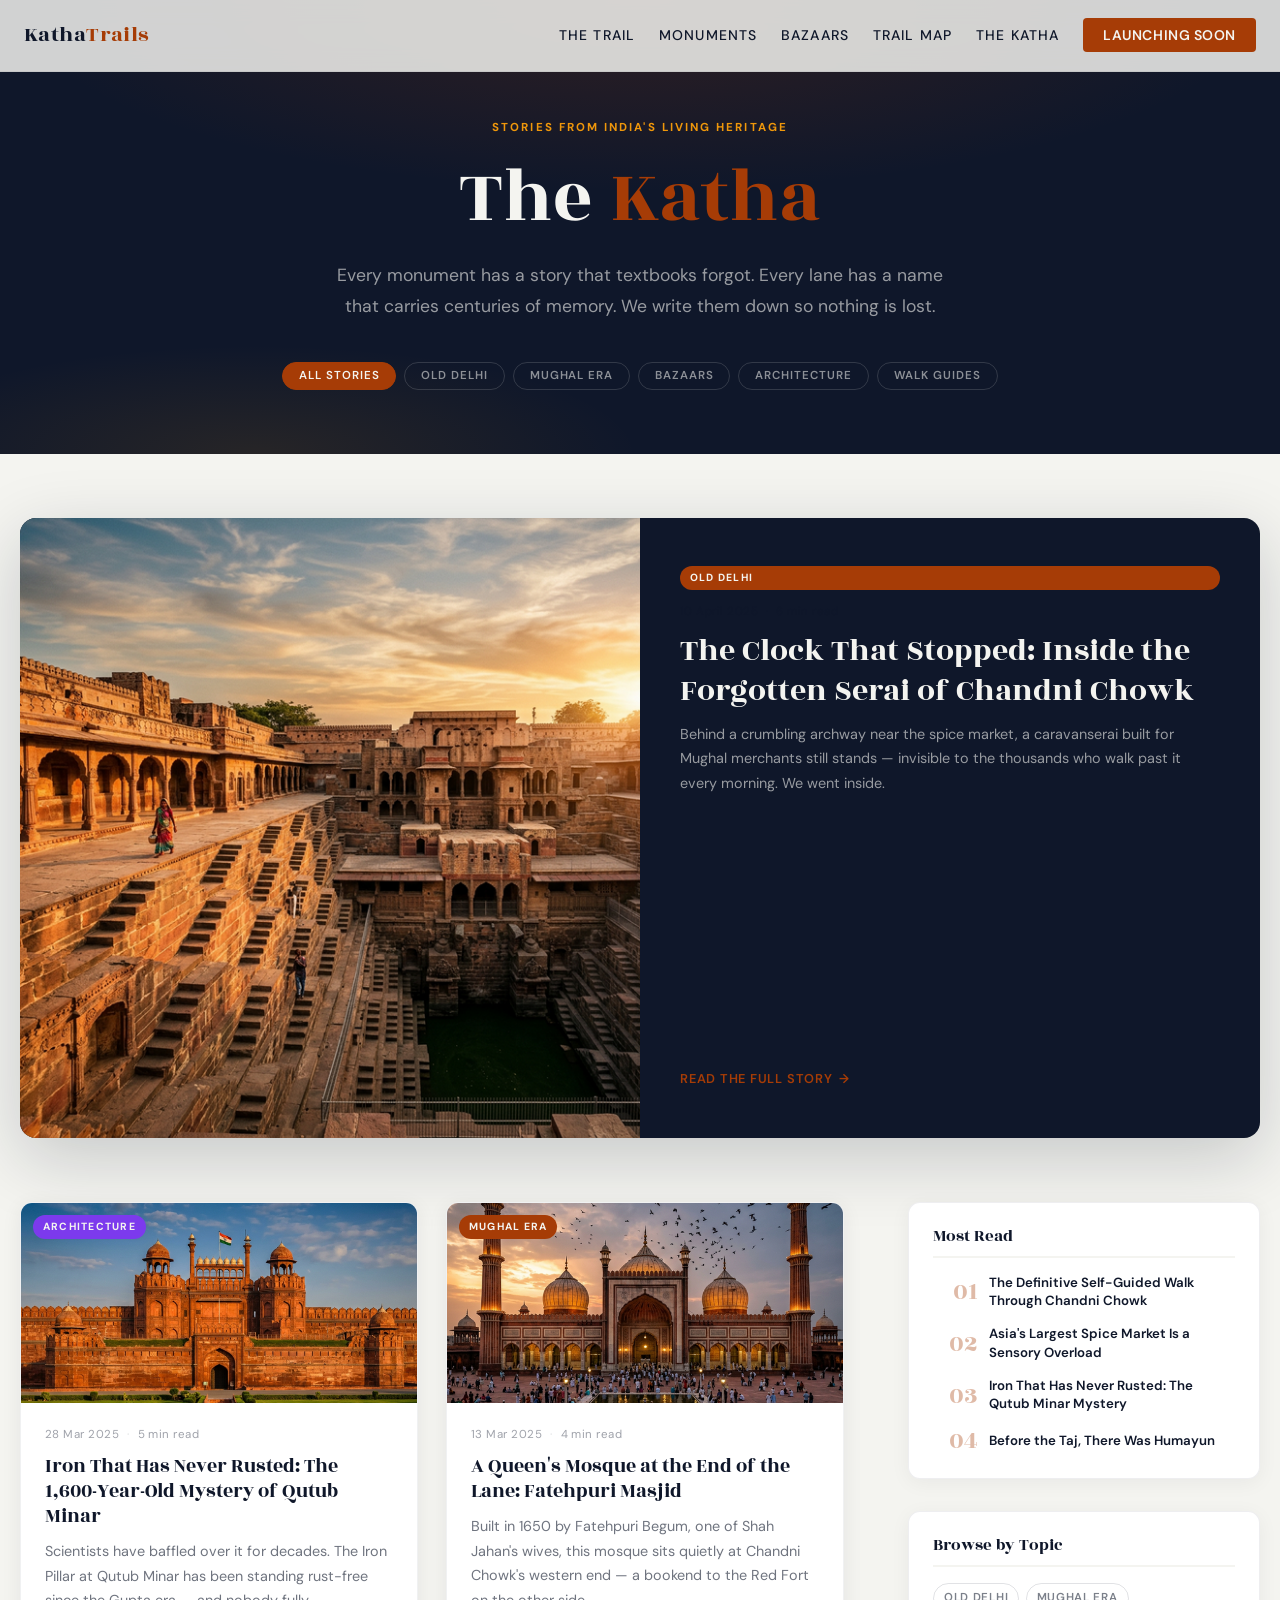
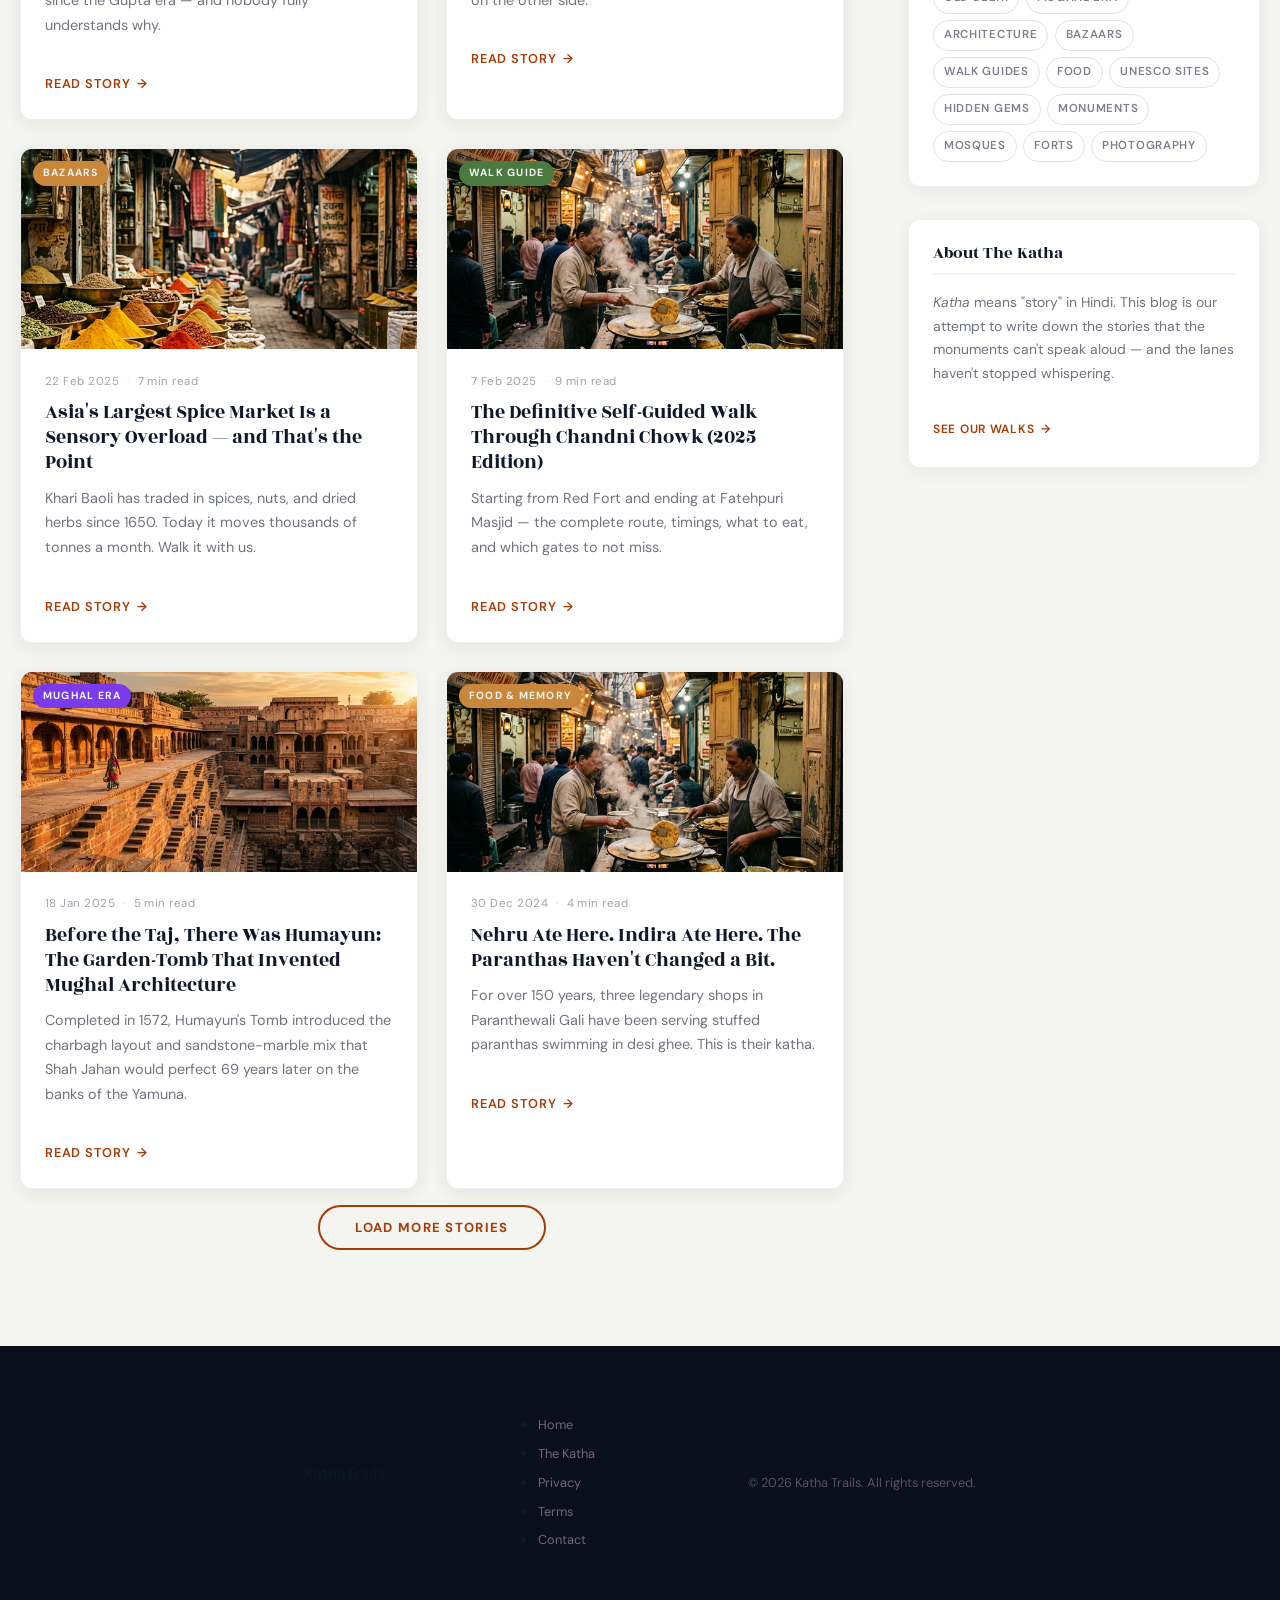
==== commit c3de4cbe: "Blog Changes" ====
--- a/kathas.html
+++ b/kathas.html
@@ -643,7 +643,7 @@
     <div class="blog-layout">
 
       <!-- ── FEATURED ARTICLE ── -->
-      <a href="#" class="article-featured reveal" aria-label="Read: The Clock That Stopped">
+      <a href="article-sirhind-serai.html" class="article-featured reveal" aria-label="Read: The Clock That Stopped">
         <div class="card-image">
           <img src="images/katha-hero.png"
             alt="A sunlit caravanserai archway in Old Delhi's Chandni Chowk at golden hour"
@@ -671,7 +671,7 @@
 
           <!-- Article 2 -->
           <article class="article-card reveal" data-tags="architecture mughal">
-            <a href="#" aria-label="Read: The Iron Pillar Mystery">
+            <a href="article-iron-pillar.html" aria-label="Read: The Iron Pillar Mystery">
               <div class="article-card-image">
                 <img src="images/red-fort.png"
                   alt="The iron pillar at Qutub Minar complex, standing in a courtyard surrounded by sand-coloured ruins"
@@ -696,7 +696,7 @@
 
           <!-- Article 3 -->
           <article class="article-card reveal" data-tags="old-delhi mughal">
-            <a href="#" aria-label="Read: Fatehpuri Masjid">
+            <a href="article-fatehpuri.html" aria-label="Read: Fatehpuri Masjid">
               <div class="article-card-image">
                 <img src="images/jama-masjid.png"
                   alt="The pale marble domes of Fatehpuri Masjid glowing at dusk at the western end of Chandni Chowk"
@@ -721,7 +721,7 @@
 
           <!-- Article 4 -->
           <article class="article-card reveal" data-tags="bazaars old-delhi walk-guide">
-            <a href="#" aria-label="Read: Khari Baoli spice market">
+            <a href="article-khari-baoli.html" aria-label="Read: Khari Baoli spice market">
               <div class="article-card-image">
                 <img src="images/spice-bazaar.png"
                   alt="Jute sacks overflowing with turmeric, dried chillies, and whole spices in Khari Baoli market"
@@ -746,7 +746,7 @@
 
           <!-- Article 5 -->
           <article class="article-card reveal" data-tags="walk-guide old-delhi">
-            <a href="#" aria-label="Read: walk guide for Chandni Chowk">
+            <a href="article-walk-guide.html" aria-label="Read: walk guide for Chandni Chowk">
               <div class="article-card-image">
                 <img src="images/paranthewali-gali.png"
                   alt="A golden paranthas cooking on a smoky tawa in Paranthewali Gali, Old Delhi"
@@ -771,7 +771,7 @@
 
           <!-- Article 6 -->
           <article class="article-card reveal" data-tags="architecture mughal">
-            <a href="#" aria-label="Read: Humayun's Tomb as blueprint for Taj Mahal">
+            <a href="article-humayun.html" aria-label="Read: Humayun's Tomb as blueprint for Taj Mahal">
               <div class="article-card-image">
                 <img src="images/katha-hero.png"
                   alt="The symmetrical garden-tomb of Humayun's Tomb in New Delhi, seen from the central pathway"
@@ -796,7 +796,7 @@
 
           <!-- Article 7 -->
           <article class="article-card reveal" data-tags="old-delhi">
-            <a href="#" aria-label="Read: Nehru and Indira Gandhi at Paranthewali Gali">
+            <a href="article-paranthe.html" aria-label="Read: Nehru and Indira Gandhi at Paranthewali Gali">
               <div class="article-card-image">
                 <img src="images/paranthewali-gali.png"
                   alt="Old Delhi street with a rickshaw passing under colourful fabric awnings"
@@ -832,15 +832,6 @@
       <!-- ── SIDEBAR ── -->
       <aside class="blog-sidebar" aria-label="Blog sidebar">
 
-        <!-- Newsletter -->
-        <div class="sidebar-widget newsletter-widget">
-          <h3>✦ The Weekly Katha</h3>
-          <p>One heritage story, every week. No noise, no clutter — just history worth reading.</p>
-          <form class="newsletter-form" action="#" method="post" aria-label="Newsletter signup">
-            <input type="email" name="email" placeholder="your@email.com" required autocomplete="email">
-            <button type="submit">Subscribe Free</button>
-          </form>
-        </div>
 
         <!-- Popular Posts -->
         <div class="sidebar-widget">
